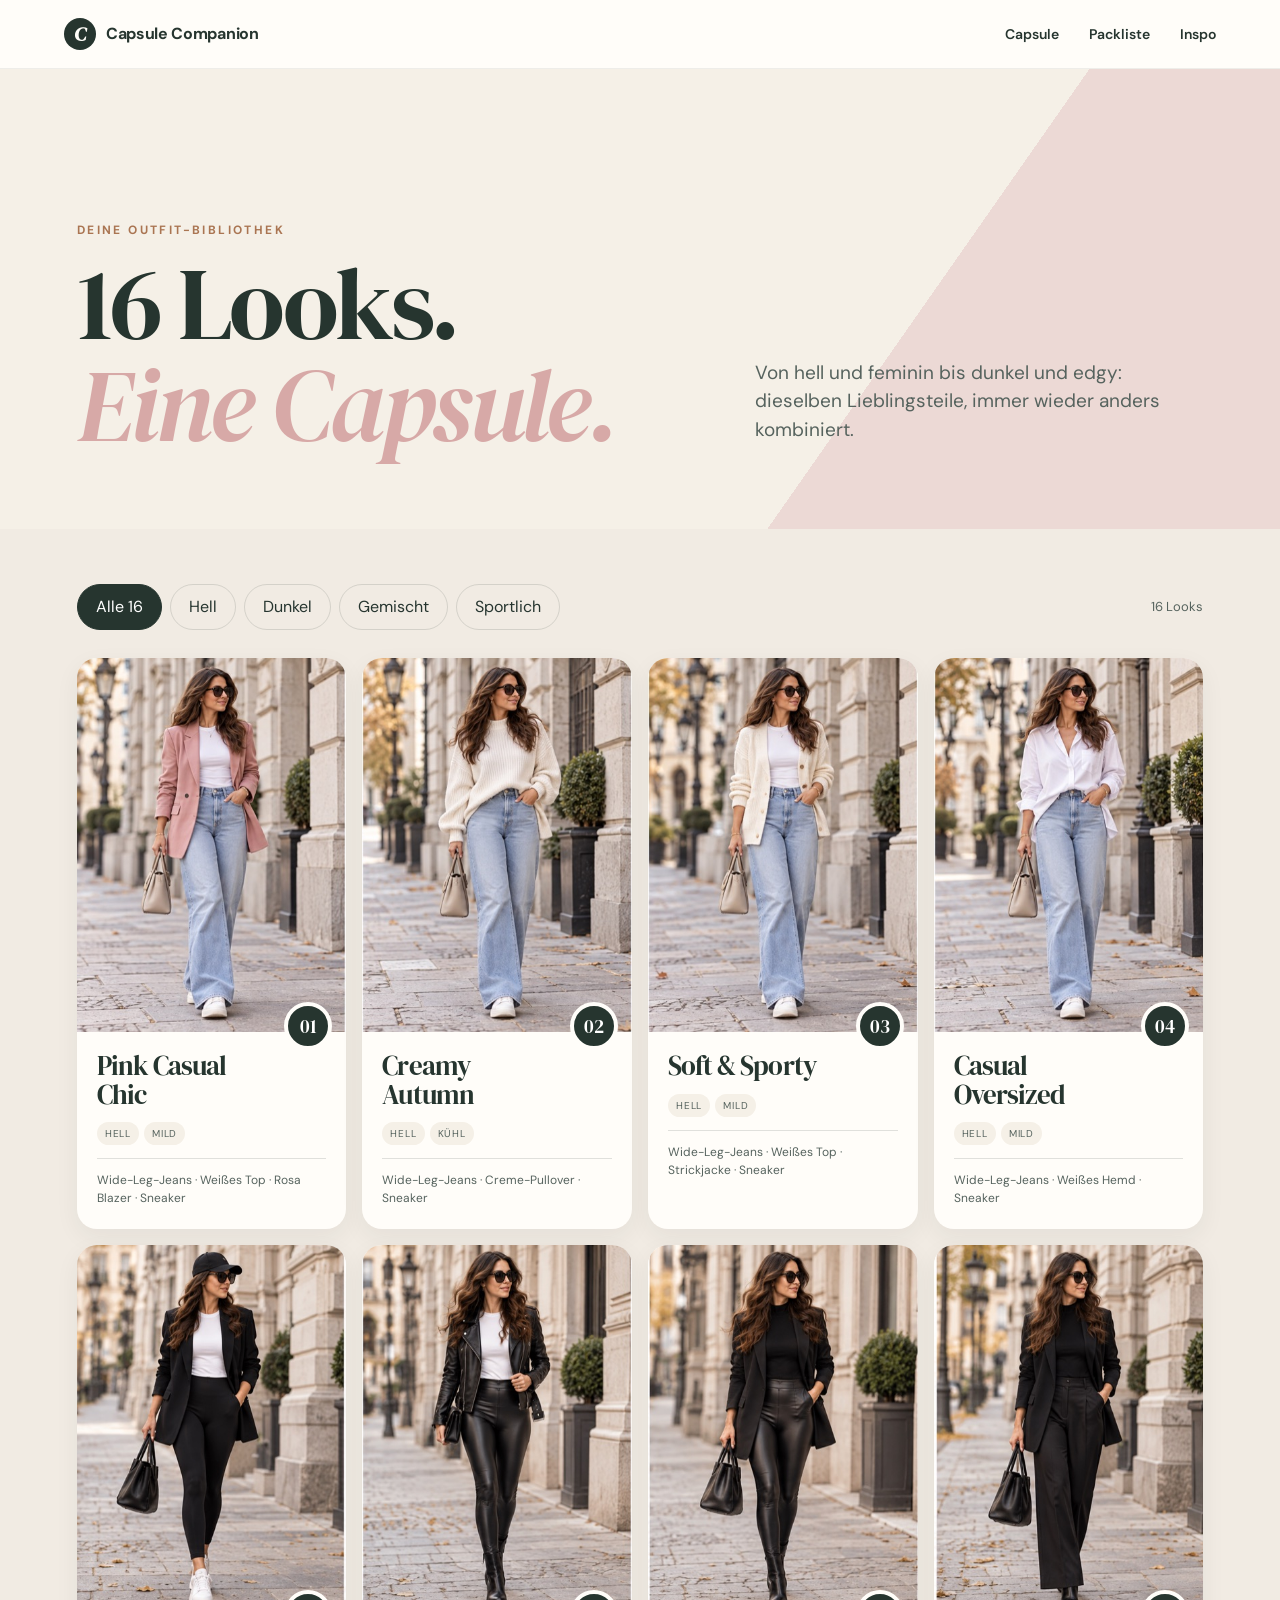
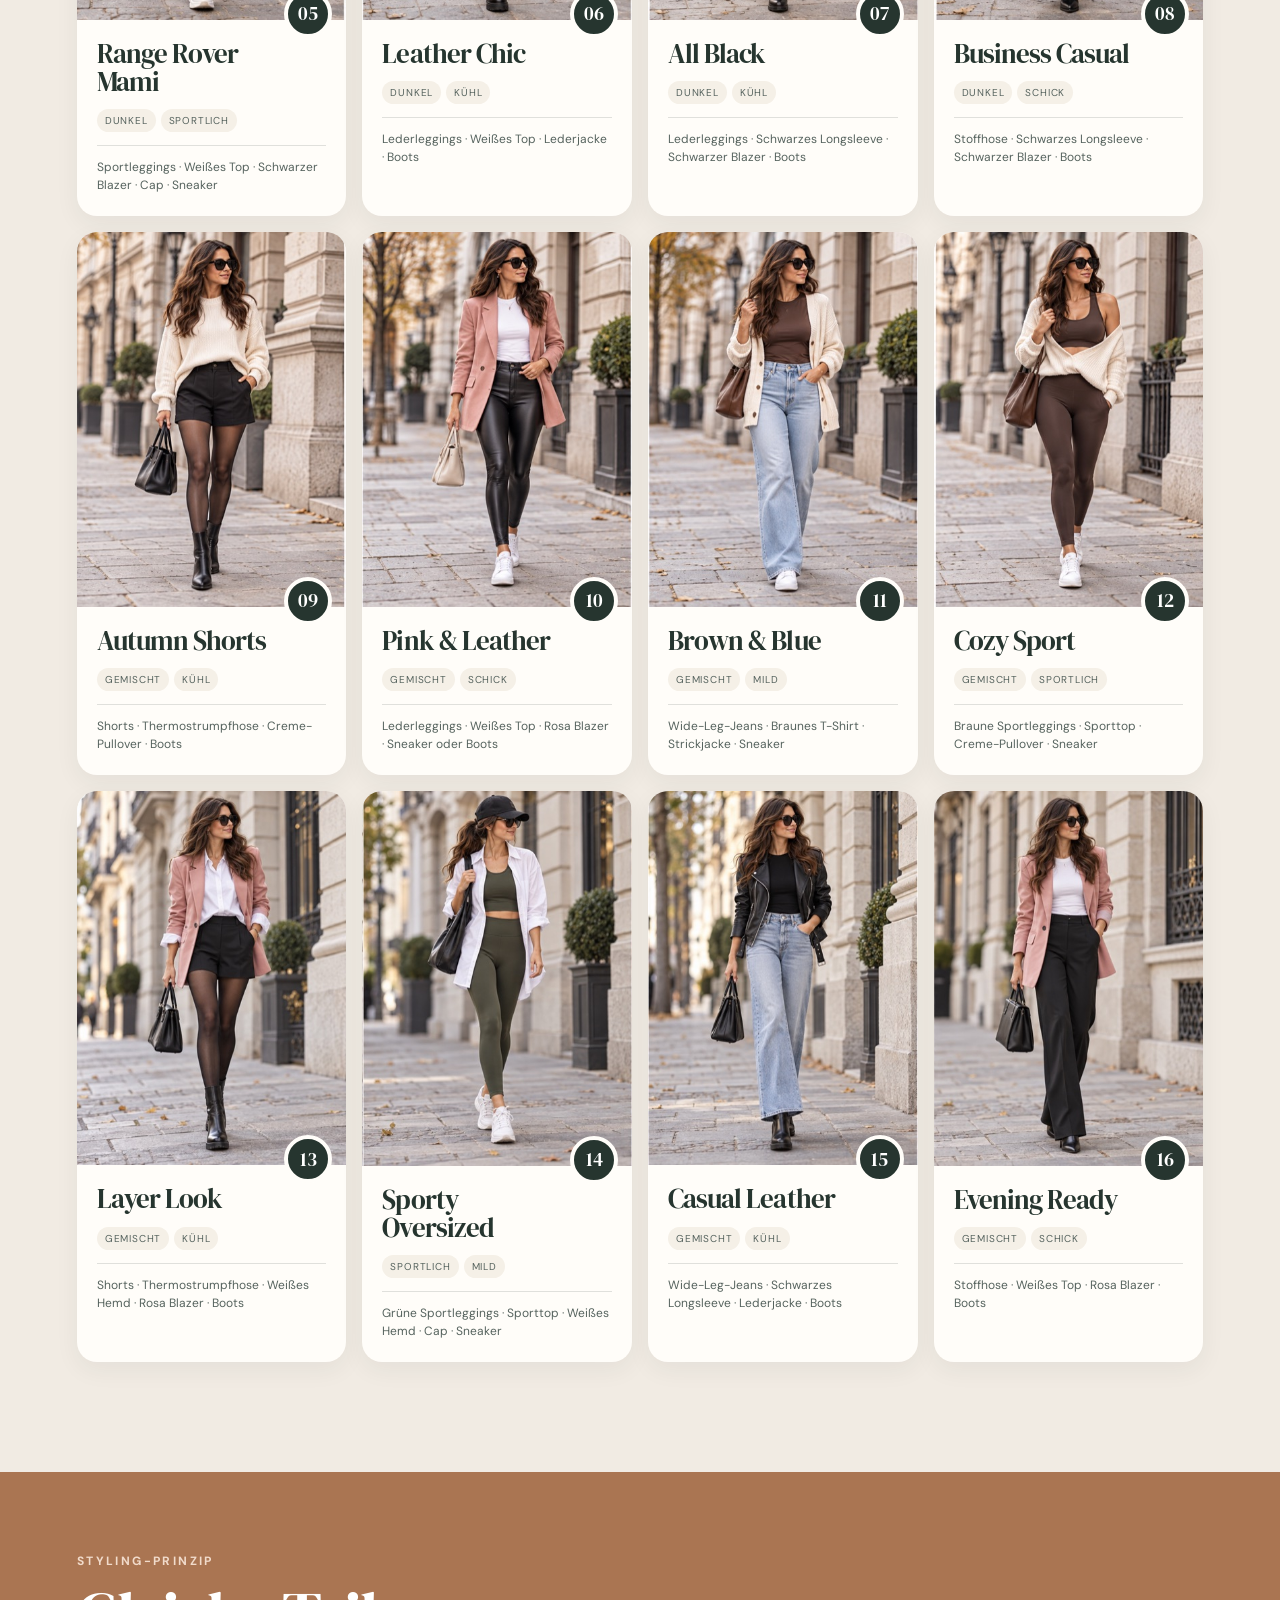
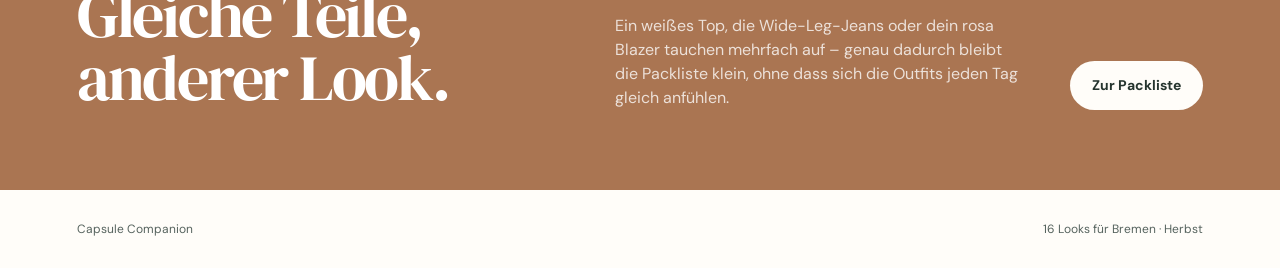
==== inspo.html @ e8812984 "Add complete outfit inspiration library" ====
<!doctype html>
<html lang="de">
<head>
  <meta charset="UTF-8">
  <meta name="viewport" content="width=device-width, initial-scale=1.0">
  <meta name="theme-color" content="#26352f">
  <meta name="description" content="16 Outfit-Ideen aus Danielas Bremen-Capsule.">
  <title>Outfit-Inspo · Capsule Companion</title>
  <link rel="preconnect" href="https://fonts.googleapis.com">
  <link rel="preconnect" href="https://fonts.gstatic.com" crossorigin>
  <link href="https://fonts.googleapis.com/css2?family=DM+Sans:wght@400;500;600;700&family=DM+Serif+Display:ital@0;1&display=swap" rel="stylesheet">
  <link rel="stylesheet" href="styles.css">
</head>
<body class="inspo-page">
  <header class="topbar">
    <a class="brand" href="index.html" aria-label="Zur Startseite">
      <span class="brand-mark">C</span><span>Capsule Companion</span>
    </a>
    <nav aria-label="Hauptnavigation">
      <a href="index.html#capsule">Capsule</a>
      <a href="index.html#packliste">Packliste</a>
      <a href="inspo.html" aria-current="page">Inspo</a>
    </nav>
  </header>

  <main>
    <section class="lookbook-hero">
      <div>
        <p class="eyebrow">Deine Outfit-Bibliothek</p>
        <h1>16 Looks.<br><em>Eine Capsule.</em></h1>
      </div>
      <p>Von hell und feminin bis dunkel und edgy: dieselben Lieblingsteile, immer wieder anders kombiniert.</p>
    </section>

    <section class="lookbook-section">
      <div class="lookbook-toolbar">
        <div class="filter-row" role="group" aria-label="Outfits filtern">
          <button class="filter active" data-look-filter="all">Alle 16</button>
          <button class="filter" data-look-filter="light">Hell</button>
          <button class="filter" data-look-filter="dark">Dunkel</button>
          <button class="filter" data-look-filter="mixed">Gemischt</button>
          <button class="filter" data-look-filter="sporty">Sportlich</button>
        </div>
        <span id="lookCount">16 Looks</span>
      </div>
      <div class="lookbook-grid" id="lookbookGrid"></div>
    </section>

    <section class="lookbook-note">
      <div>
        <p class="eyebrow">Styling-Prinzip</p>
        <h2>Gleiche Teile,<br>anderer Look.</h2>
      </div>
      <p>Ein weißes Top, die Wide-Leg-Jeans oder dein rosa Blazer tauchen mehrfach auf – genau dadurch bleibt die Packliste klein, ohne dass sich die Outfits jeden Tag gleich anfühlen.</p>
      <a class="button primary" href="index.html#packliste">Zur Packliste</a>
    </section>
  </main>

  <footer><span>Capsule Companion</span><span>16 Looks für Bremen · Herbst</span></footer>
  <script src="inspo.js"></script>
</body>
</html>
---- styles.css ----
:root {
  --ink: #26352f;
  --ink-soft: #56635e;
  --cream: #f5f0e7;
  --paper: #fffdf9;
  --blush: #d7a9a7;
  --blush-light: #ecd9d5;
  --blue: #aebfca;
  --sage: #9eab9c;
  --camel: #aa7552;
  --black: #222426;
  --line: rgba(38, 53, 47, .14);
  --radius: 22px;
  --shadow: 0 18px 50px rgba(38, 53, 47, .09);
}

* { box-sizing: border-box; }
html { scroll-behavior: smooth; }
body {
  margin: 0;
  color: var(--ink);
  background: var(--paper);
  font-family: "DM Sans", sans-serif;
  line-height: 1.5;
}
button, input { font: inherit; }
button, a { -webkit-tap-highlight-color: transparent; }
a { color: inherit; }

.topbar {
  position: sticky;
  z-index: 20;
  top: 0;
  display: flex;
  align-items: center;
  justify-content: space-between;
  padding: 18px max(5vw, 24px);
  border-bottom: 1px solid rgba(38, 53, 47, .08);
  background: rgba(255, 253, 249, .9);
  backdrop-filter: blur(15px);
}
.brand { display: flex; align-items: center; gap: 10px; font-weight: 700; text-decoration: none; letter-spacing: -.02em; }
.brand-mark { display: grid; width: 32px; height: 32px; place-items: center; border-radius: 50%; color: var(--paper); background: var(--ink); font-family: "DM Serif Display", serif; font-size: 20px; font-style: italic; }
nav { display: flex; gap: 30px; }
nav a { font-size: 14px; font-weight: 600; text-decoration: none; }
nav a:hover { color: var(--camel); }

.hero {
  display: grid;
  min-height: 670px;
  padding: 80px max(6vw, 28px) 65px;
  grid-template-columns: 1fr 1fr;
  align-items: center;
  gap: 7vw;
  overflow: hidden;
  background: linear-gradient(130deg, #f8f4ec 0 57%, #e7ddd0 57%);
}
.eyebrow { margin: 0 0 14px; color: var(--camel); font-size: 12px; font-weight: 700; letter-spacing: .2em; text-transform: uppercase; }
h1, h2 { margin: 0; font-family: "DM Serif Display", serif; font-weight: 400; line-height: .98; letter-spacing: -.035em; }
h1 { max-width: 680px; font-size: clamp(58px, 7vw, 104px); }
h1 em { color: var(--blush); font-weight: 400; }
.lead { max-width: 610px; margin: 30px 0 34px; color: var(--ink-soft); font-size: clamp(17px, 1.5vw, 21px); }
.hero-actions { display: flex; flex-wrap: wrap; gap: 12px; }
.button { padding: 14px 22px; border-radius: 100px; font-size: 14px; font-weight: 700; text-decoration: none; transition: transform .2s, background .2s; }
.button:hover { transform: translateY(-2px); }
.primary { color: white; background: var(--ink); }
.secondary { border: 1px solid var(--ink); }

.hero-visual { position: relative; min-height: 560px; }
.hero-visual::before { content: ""; position: absolute; width: 340px; height: 340px; right: -55px; top: -25px; border-radius: 50%; background: var(--blush-light); }
.hero-visual::after { content: ""; position: absolute; width: 285px; height: 285px; left: -30px; bottom: -25px; border-radius: 50%; background: var(--blue); }
.photo-card { position: absolute; z-index: 1; width: 285px; height: 455px; margin: 0; border: 9px solid var(--paper); border-radius: 150px 150px 20px 20px; box-shadow: var(--shadow); overflow: hidden; background: #ddd; }
.photo-card img { width: 100%; height: 100%; object-fit: cover; }
.photo-card figcaption { position: absolute; right: 12px; bottom: 12px; left: 12px; display: flex; align-items: center; justify-content: space-between; padding: 11px 14px; border-radius: 12px; color: white; background: rgba(24,28,26,.72); backdrop-filter: blur(10px); }
.photo-card figcaption span { font-family: "DM Serif Display", serif; font-size: 23px; }
.photo-card figcaption strong { font-size: 11px; letter-spacing: .2em; text-transform: uppercase; }
.hero-photo-light { top: 0; left: 1%; transform: rotate(-4deg); }
.hero-photo-dark { right: 0; bottom: 0; transform: rotate(4deg); }

.stats { display: grid; padding: 32px max(6vw, 28px); color: white; background: var(--ink); grid-template-columns: repeat(4, 1fr); }
.stats div { display: flex; align-items: baseline; justify-content: center; gap: 12px; border-right: 1px solid rgba(255,255,255,.15); }
.stats div:last-child { border: 0; }
.stats strong { font-family: "DM Serif Display", serif; font-size: 34px; font-weight: 400; }
.stats span { color: rgba(255,255,255,.7); font-size: 13px; }

.section { padding: 105px max(6vw, 28px); }
.section-heading { display: flex; align-items: end; justify-content: space-between; gap: 40px; margin-bottom: 42px; }
.section-heading h2, .future-banner h2 { font-size: clamp(42px, 5vw, 70px); }
.section-heading > p { max-width: 450px; margin: 0; color: var(--ink-soft); }
.filter-row, .weather-tabs { display: flex; gap: 8px; margin-bottom: 32px; overflow-x: auto; }
.filter, .weather-tab { padding: 10px 18px; border: 1px solid var(--line); border-radius: 100px; color: var(--ink); background: transparent; cursor: pointer; white-space: nowrap; }
.filter.active, .weather-tab.active { color: white; border-color: var(--ink); background: var(--ink); }
.capsule-flatlay { position: relative; margin: 0 0 22px; border-radius: var(--radius); overflow: hidden; background: var(--cream); }
.capsule-flatlay img { display: block; width: 100%; aspect-ratio: 3 / 1.55; object-fit: cover; }
.capsule-flatlay figcaption { position: absolute; right: 18px; bottom: 18px; padding: 13px 18px; border-radius: 12px; background: rgba(255,253,249,.88); backdrop-filter: blur(10px); font-size: 13px; }
.capsule-grid { display: grid; grid-template-columns: repeat(4, 1fr); gap: 16px; }
.capsule-card { position: relative; min-height: 240px; padding: 22px; border: 1px solid var(--line); border-radius: var(--radius); overflow: hidden; transition: transform .25s, box-shadow .25s; }
.capsule-card:hover { transform: translateY(-5px); box-shadow: var(--shadow); }
.capsule-card.hidden { display: none; }
.capsule-card .swatch { position: absolute; width: 160px; height: 160px; right: -35px; bottom: -30px; border-radius: 50%; opacity: .88; }
.capsule-card .item-icon { display: block; margin-bottom: 35px; font-size: 34px; }
.capsule-card h3 { max-width: 150px; margin: 0 0 7px; font-family: "DM Serif Display", serif; font-size: 24px; font-weight: 400; line-height: 1.05; }
.capsule-card p { position: relative; z-index: 1; margin: 0; color: var(--ink-soft); font-size: 12px; }

.planner-section { color: white; background: var(--ink); }
.light-heading .eyebrow { color: var(--blush-light); }
.light-heading > p { color: rgba(255,255,255,.65); }
.progress-wrap { margin: 0 0 42px; }
.progress-copy { display: flex; justify-content: space-between; margin-bottom: 10px; font-size: 14px; }
.progress-track { height: 7px; border-radius: 10px; overflow: hidden; background: rgba(255,255,255,.13); }
.progress-bar { width: 0; height: 100%; border-radius: 10px; background: var(--blush); transition: width .35s; }
.packing-layout { display: grid; grid-template-columns: 260px 1fr; gap: 18px; }
.category-tabs { display: flex; flex-direction: column; gap: 7px; }
.category-tab { display: flex; align-items: center; justify-content: space-between; padding: 15px 17px; border: 0; border-radius: 12px; color: rgba(255,255,255,.65); background: transparent; cursor: pointer; text-align: left; }
.category-tab.active { color: var(--ink); background: var(--cream); }
.category-tab .count { font-size: 11px; }
.packing-panel { min-height: 430px; padding: 30px; border-radius: var(--radius); color: var(--ink); background: var(--cream); }
.packing-title, .packing-title > div { display: flex; align-items: center; justify-content: space-between; gap: 12px; }
.packing-title h3 { margin: 0; font-family: "DM Serif Display", serif; font-size: 34px; font-weight: 400; }
.category-icon { font-size: 25px; }
.text-button, .reset-button { border: 0; color: var(--ink-soft); background: none; cursor: pointer; text-decoration: underline; text-underline-offset: 4px; }
.checklist { display: grid; margin: 24px 0; grid-template-columns: 1fr 1fr; gap: 10px 28px; }
.check-row { display: flex; align-items: center; gap: 12px; padding: 10px 0; border-bottom: 1px solid var(--line); cursor: pointer; }
.check-row input { position: absolute; opacity: 0; }
.custom-check { display: grid; flex: 0 0 22px; width: 22px; height: 22px; place-items: center; border: 1px solid rgba(38,53,47,.35); border-radius: 50%; }
.check-row input:checked + .custom-check { color: white; border-color: var(--ink); background: var(--ink); }
.check-row input:checked + .custom-check::after { content: "✓"; font-size: 13px; }
.check-row input:checked ~ span:last-child { opacity: .45; text-decoration: line-through; }
.delete-item { margin-left: auto; border: 0; color: #89645d; background: transparent; cursor: pointer; }
.add-form { display: flex; max-width: 550px; margin-top: 26px; }
.add-form input { width: 100%; padding: 12px 0; border: 0; border-bottom: 1px solid var(--ink); outline: 0; color: var(--ink); background: transparent; }
.add-form button { width: 44px; border: 0; border-radius: 50% 50% 0 0; color: white; background: var(--ink); cursor: pointer; font-size: 24px; }
.reset-button { margin-top: 24px; color: rgba(255,255,255,.55); }

.inspo-section { background: #f2ebe2; }
.weather-tab { display: flex; align-items: center; gap: 8px; background: var(--paper); }
.weather-summary { display: flex; align-items: center; justify-content: space-between; gap: 25px; margin-bottom: 25px; padding: 25px 28px; border-radius: var(--radius); background: var(--paper); }
.weather-summary strong { font-family: "DM Serif Display", serif; font-size: 28px; font-weight: 400; }
.weather-summary p { max-width: 650px; margin: 0; color: var(--ink-soft); }
.outfit-grid { display: grid; grid-template-columns: repeat(3, 1fr); gap: 16px; }
.outfit-card { position: relative; min-height: 490px; padding: 24px; border-radius: var(--radius); overflow: hidden; color: white; background-color: var(--ink); background-position: center top; background-size: cover; }
.outfit-card::after { content: ""; position: absolute; inset: 0; background: linear-gradient(180deg, rgba(15,17,16,.18), transparent 42%, rgba(15,17,16,.7)); }
.outfit-card > * { position: relative; z-index: 1; }
.outfit-tag { font-size: 11px; font-weight: 700; letter-spacing: .15em; text-transform: uppercase; }
.outfit-card h3 { max-width: 250px; margin: 12px 0; font-family: "DM Serif Display", serif; font-size: 37px; font-weight: 400; line-height: 1; }
.outfit-card ul { position: absolute; right: 24px; bottom: 20px; left: 24px; margin: 0; padding: 17px 17px 17px 34px; border-radius: 15px; background: rgba(24,28,26,.66); backdrop-filter: blur(10px); font-size: 13px; }
.library-cta { display: flex; align-items: center; justify-content: space-between; gap: 25px; margin-top: 24px; padding: 24px 28px; border-radius: var(--radius); background: var(--paper); }
.library-cta p { margin: 0; color: var(--ink-soft); }

.lookbook-hero { display: grid; min-height: 460px; padding: 95px max(6vw, 28px) 75px; grid-template-columns: 1.4fr 1fr; align-items: end; gap: 50px; background: linear-gradient(125deg, var(--cream) 0 68%, var(--blush-light) 68%); }
.lookbook-hero h1 { font-size: clamp(62px, 8vw, 118px); }
.lookbook-hero > p { max-width: 480px; margin: 0 0 10px; color: var(--ink-soft); font-size: 19px; }
.lookbook-section { padding: 55px max(6vw, 28px) 110px; background: #f1ebe3; }
.lookbook-toolbar { display: flex; align-items: center; justify-content: space-between; gap: 20px; margin-bottom: 28px; }
.lookbook-toolbar .filter-row { margin: 0; }
.lookbook-toolbar > span { color: var(--ink-soft); font-size: 13px; white-space: nowrap; }
.lookbook-grid { display: grid; grid-template-columns: repeat(4, 1fr); gap: 16px; }
.library-card { border-radius: 20px; overflow: hidden; background: var(--paper); box-shadow: 0 8px 24px rgba(38,53,47,.06); transition: transform .25s, box-shadow .25s; }
.library-card:hover { transform: translateY(-5px); box-shadow: var(--shadow); }
.library-photo { width: 100%; aspect-ratio: .72 / 1; background-repeat: no-repeat; background-size: 400% 100%; }
.library-copy { position: relative; padding: 20px 20px 22px; }
.look-index { position: absolute; top: -30px; right: 14px; display: grid; width: 48px; height: 48px; place-items: center; border: 4px solid var(--paper); border-radius: 50%; color: white; background: var(--ink); font-family: "DM Serif Display", serif; font-size: 19px; }
.library-copy h2 { max-width: 80%; font-family: "DM Serif Display", serif; font-size: 27px; line-height: 1.05; }
.look-tags { display: flex; flex-wrap: wrap; gap: 5px; margin: 13px 0; }
.look-tags span { padding: 4px 8px; border-radius: 100px; color: var(--ink-soft); background: var(--cream); font-size: 10px; text-transform: uppercase; letter-spacing: .08em; }
.library-copy ul { margin: 0; padding: 12px 0 0; border-top: 1px solid var(--line); list-style: none; color: var(--ink-soft); font-size: 12px; }
.library-copy li { display: inline; }
.library-copy li:not(:last-child)::after { content: " · "; }
.lookbook-note { display: grid; padding: 80px max(6vw, 28px); color: white; background: var(--camel); grid-template-columns: 1.2fr 1fr auto; align-items: end; gap: 45px; }
.lookbook-note .eyebrow { color: #f1dbcb; }
.lookbook-note h2 { font-size: clamp(45px, 5vw, 72px); }
.lookbook-note > p { margin: 0; color: rgba(255,255,255,.78); }
.lookbook-note .button { color: var(--ink); background: var(--paper); white-space: nowrap; }

.future-banner { display: grid; padding: 75px max(6vw, 28px); color: white; background: var(--camel); grid-template-columns: 1.4fr 1fr; align-items: end; gap: 40px; }
.future-banner .eyebrow { color: #f1dbcb; }
.future-banner > p { max-width: 500px; margin: 0; color: rgba(255,255,255,.75); }
footer { display: flex; justify-content: space-between; gap: 20px; padding: 30px max(6vw, 28px); color: var(--ink-soft); background: var(--paper); font-size: 12px; }
.sr-only { position: absolute; width: 1px; height: 1px; padding: 0; margin: -1px; overflow: hidden; clip: rect(0,0,0,0); white-space: nowrap; border: 0; }

@media (max-width: 900px) {
  .hero { grid-template-columns: 1fr; padding-top: 65px; }
  .hero-visual { min-height: 520px; }
  .stats { grid-template-columns: 1fr 1fr; gap: 24px 0; }
  .stats div:nth-child(2) { border: 0; }
  .capsule-grid { grid-template-columns: repeat(2, 1fr); }
  .packing-layout { grid-template-columns: 1fr; }
  .category-tabs { flex-direction: row; overflow-x: auto; }
  .category-tab { min-width: max-content; }
  .outfit-grid { grid-template-columns: 1fr; }
  .future-banner { grid-template-columns: 1fr; }
  .lookbook-grid { grid-template-columns: repeat(2, 1fr); }
  .lookbook-note { grid-template-columns: 1fr; align-items: start; }
}

@media (max-width: 600px) {
  nav { gap: 14px; }
  nav a { font-size: 12px; }
  .brand span:last-child { display: none; }
  .hero { min-height: auto; padding-top: 55px; }
  h1 { font-size: 54px; }
  .hero-visual { min-height: 430px; }
  .photo-card { width: 205px; height: 355px; border-width: 6px; }
  .hero-photo-light { left: -5%; }
  .hero-photo-dark { right: -7%; }
  .capsule-flatlay img { aspect-ratio: 1.4 / 1; }
  .capsule-flatlay figcaption { position: static; display: block; border-radius: 0; }
  .stats { padding: 24px 15px; }
  .stats div { flex-direction: column; align-items: center; gap: 0; }
  .stats strong { font-size: 28px; }
  .section { padding-top: 75px; padding-bottom: 75px; }
  .section-heading { display: block; }
  .section-heading > p { margin-top: 18px; }
  .capsule-grid { grid-template-columns: 1fr 1fr; gap: 9px; }
  .capsule-card { min-height: 210px; padding: 17px; }
  .capsule-card h3 { font-size: 21px; }
  .packing-panel { padding: 22px 18px; }
  .checklist { grid-template-columns: 1fr; }
  .weather-summary { display: block; }
  .weather-summary p { margin-top: 8px; }
  footer { flex-direction: column; }
  .library-cta { display: block; }
  .library-cta .button { display: inline-block; margin-top: 16px; }
  .lookbook-hero { min-height: 420px; padding-top: 70px; grid-template-columns: 1fr; gap: 24px; }
  .lookbook-hero h1 { font-size: 56px; }
  .lookbook-toolbar { align-items: end; }
  .lookbook-grid { grid-template-columns: 1fr; }
  .library-photo { aspect-ratio: .82 / 1; }
}
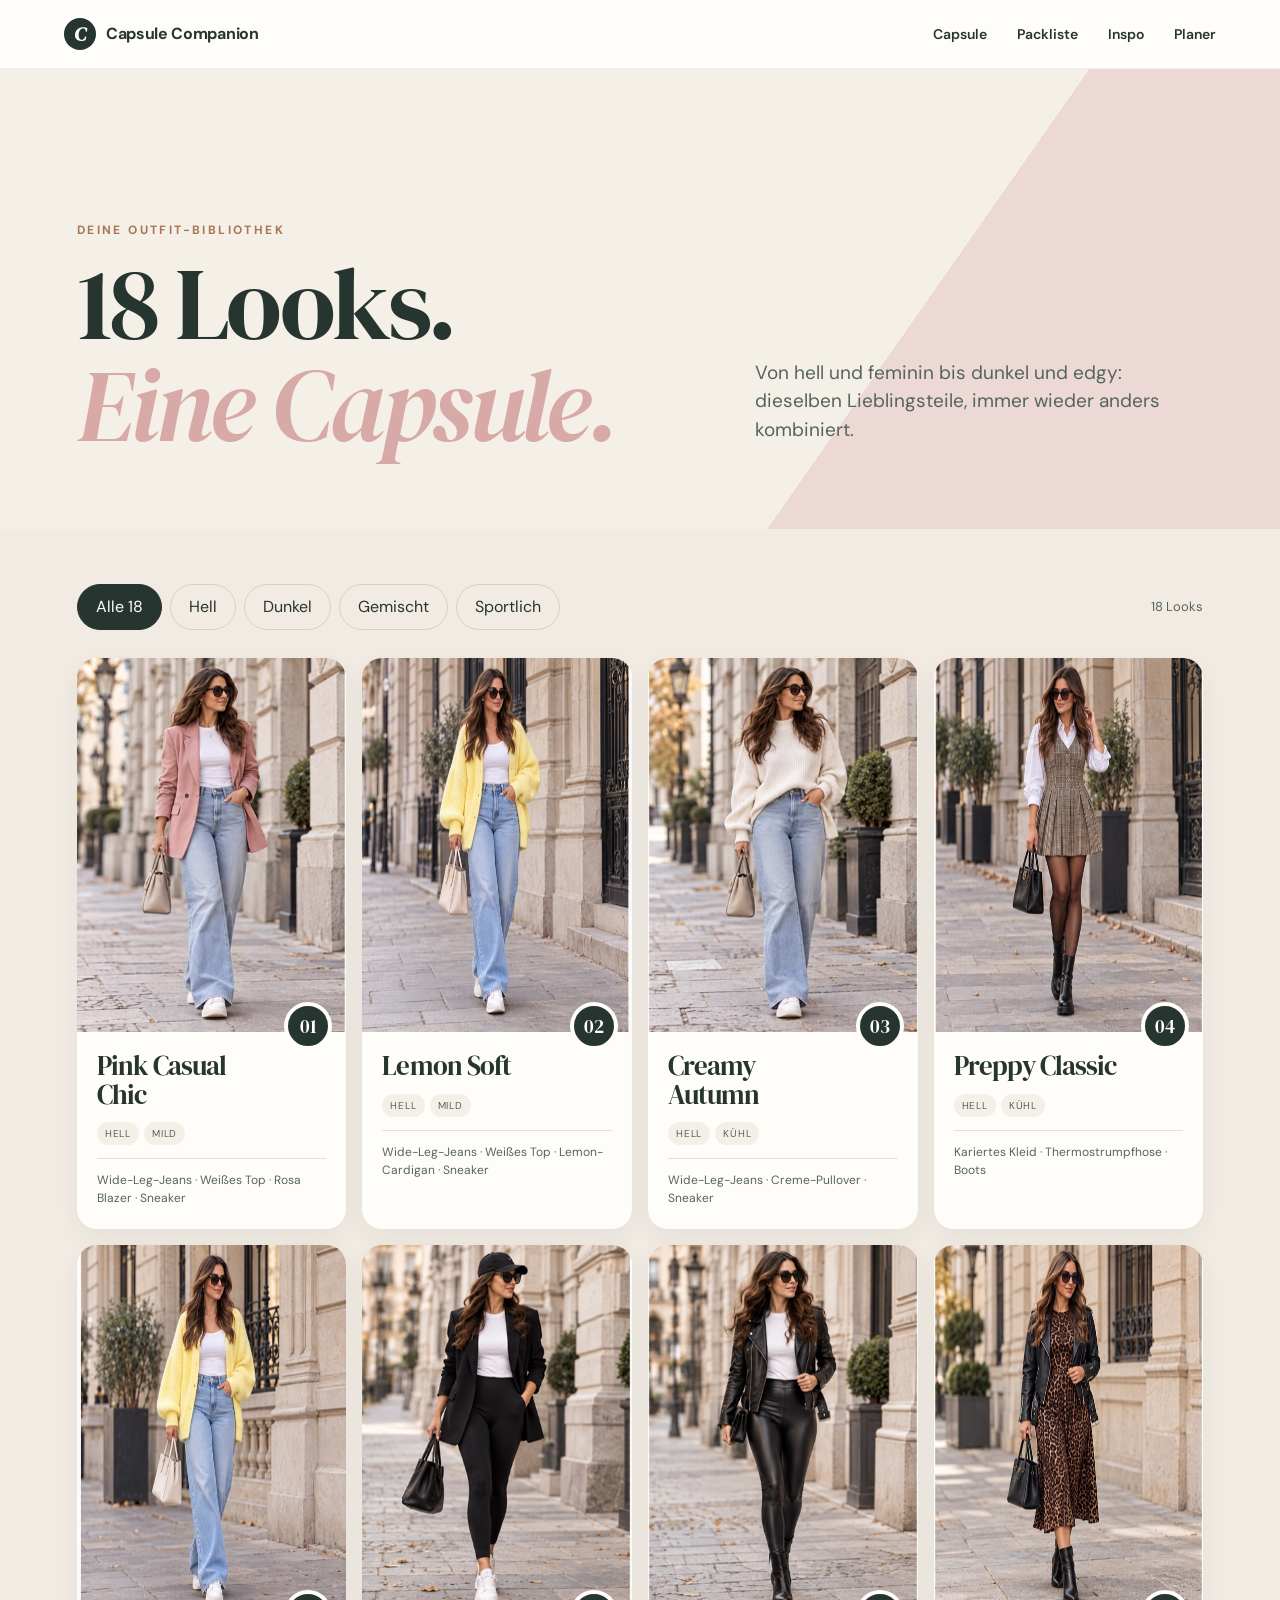
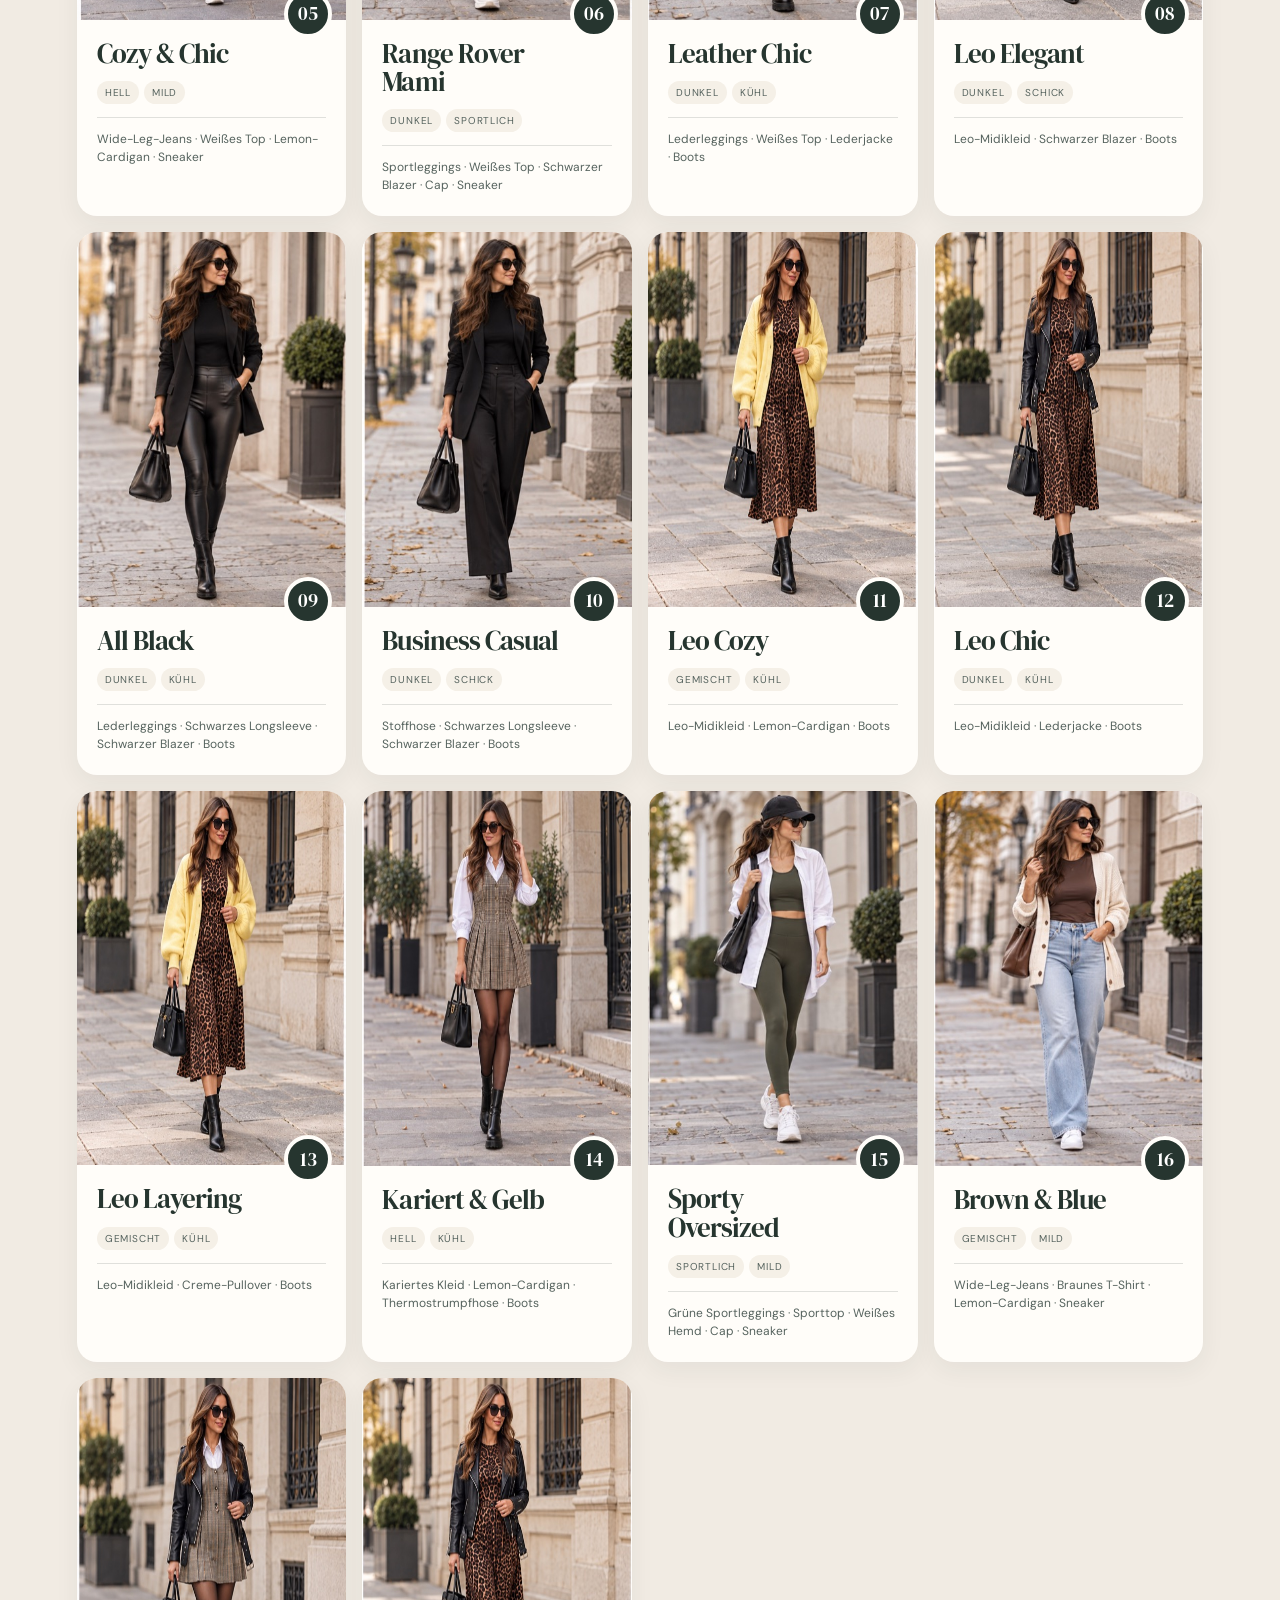
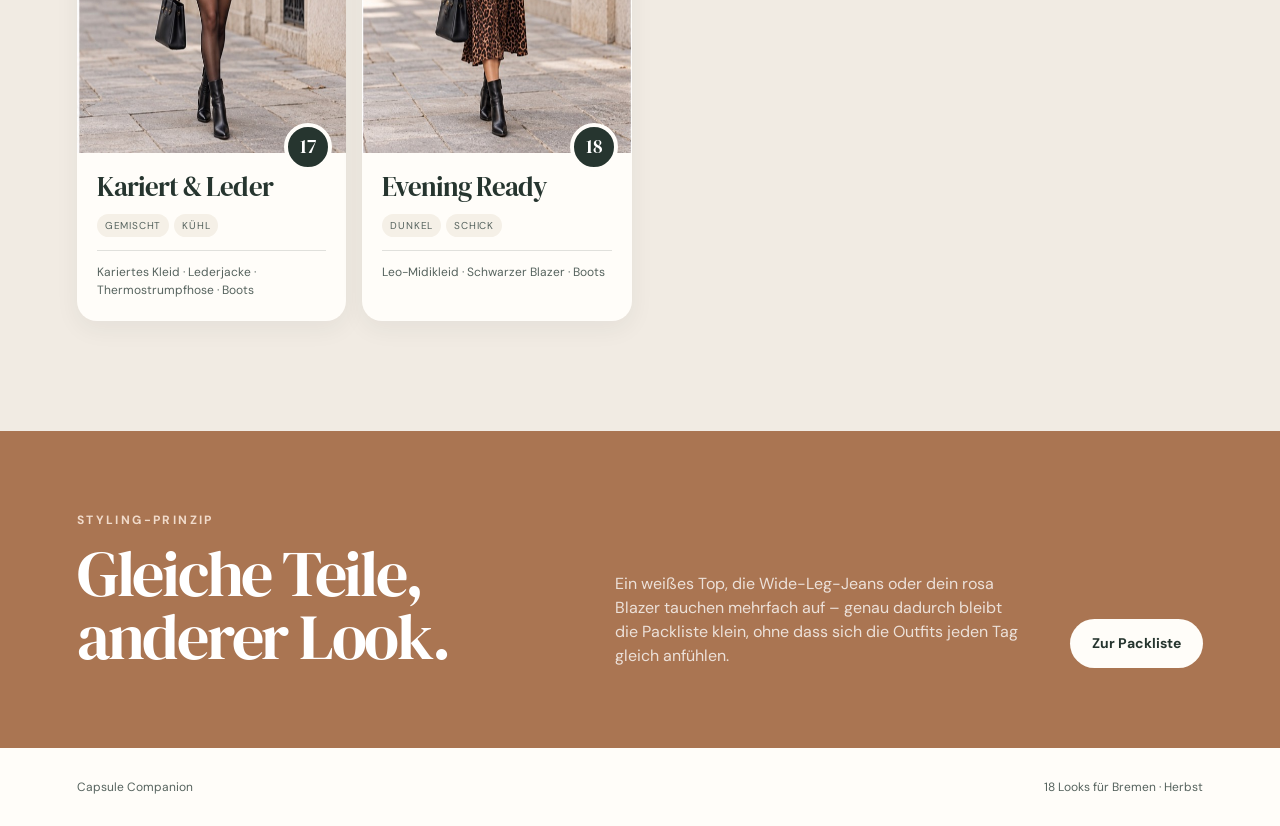
==== commit cde65a0d: "Expand Bremen capsule and add smart planner" ====
--- a/inspo.html
+++ b/inspo.html
@@ -9,7 +9,7 @@
   <link rel="preconnect" href="https://fonts.googleapis.com">
   <link rel="preconnect" href="https://fonts.gstatic.com" crossorigin>
   <link href="https://fonts.googleapis.com/css2?family=DM+Sans:wght@400;500;600;700&family=DM+Serif+Display:ital@0;1&display=swap" rel="stylesheet">
-  <link rel="stylesheet" href="styles.css">
+  <link rel="stylesheet" href="styles.css?v=4">
 </head>
 <body class="inspo-page">
   <header class="topbar">
@@ -20,6 +20,7 @@
       <a href="index.html#capsule">Capsule</a>
       <a href="index.html#packliste">Packliste</a>
       <a href="inspo.html" aria-current="page">Inspo</a>
+      <a href="planer.html">Planer</a>
     </nav>
   </header>
 
@@ -27,7 +28,7 @@
     <section class="lookbook-hero">
       <div>
         <p class="eyebrow">Deine Outfit-Bibliothek</p>
-        <h1>16 Looks.<br><em>Eine Capsule.</em></h1>
+        <h1>18 Looks.<br><em>Eine Capsule.</em></h1>
       </div>
       <p>Von hell und feminin bis dunkel und edgy: dieselben Lieblingsteile, immer wieder anders kombiniert.</p>
     </section>
@@ -35,13 +36,13 @@
     <section class="lookbook-section">
       <div class="lookbook-toolbar">
         <div class="filter-row" role="group" aria-label="Outfits filtern">
-          <button class="filter active" data-look-filter="all">Alle 16</button>
+          <button class="filter active" data-look-filter="all">Alle 18</button>
           <button class="filter" data-look-filter="light">Hell</button>
           <button class="filter" data-look-filter="dark">Dunkel</button>
           <button class="filter" data-look-filter="mixed">Gemischt</button>
           <button class="filter" data-look-filter="sporty">Sportlich</button>
         </div>
-        <span id="lookCount">16 Looks</span>
+        <span id="lookCount">18 Looks</span>
       </div>
       <div class="lookbook-grid" id="lookbookGrid"></div>
     </section>
@@ -56,7 +57,7 @@
     </section>
   </main>
 
-  <footer><span>Capsule Companion</span><span>16 Looks für Bremen · Herbst</span></footer>
-  <script src="inspo.js"></script>
+  <footer><span>Capsule Companion</span><span>18 Looks für Bremen · Herbst</span></footer>
+  <script src="inspo.js?v=2"></script>
 </body>
 </html>
--- a/styles.css
+++ b/styles.css
@@ -158,6 +158,7 @@
 .library-card { border-radius: 20px; overflow: hidden; background: var(--paper); box-shadow: 0 8px 24px rgba(38,53,47,.06); transition: transform .25s, box-shadow .25s; }
 .library-card:hover { transform: translateY(-5px); box-shadow: var(--shadow); }
 .library-photo { width: 100%; aspect-ratio: .72 / 1; background-repeat: no-repeat; background-size: 400% 100%; }
+.library-photo.triple-strip { background-size: 300% 100%; }
 .library-copy { position: relative; padding: 20px 20px 22px; }
 .look-index { position: absolute; top: -30px; right: 14px; display: grid; width: 48px; height: 48px; place-items: center; border: 4px solid var(--paper); border-radius: 50%; color: white; background: var(--ink); font-family: "DM Serif Display", serif; font-size: 19px; }
 .library-copy h2 { max-width: 80%; font-family: "DM Serif Display", serif; font-size: 27px; line-height: 1.05; }
@@ -171,6 +172,28 @@
 .lookbook-note h2 { font-size: clamp(45px, 5vw, 72px); }
 .lookbook-note > p { margin: 0; color: rgba(255,255,255,.78); }
 .lookbook-note .button { color: var(--ink); background: var(--paper); white-space: nowrap; }
+.planner-hero { padding: 100px max(6vw,28px) 70px; background: linear-gradient(125deg,var(--cream) 0 70%,#e6d6ce 70%); }
+.planner-hero h1 { font-size: clamp(64px,8vw,110px); }
+.planner-hero p:last-child { max-width: 670px; color: var(--ink-soft); font-size: 18px; }
+.optimizer { padding: 45px max(6vw,28px) 80px; color: white; background: var(--ink); }
+.optimizer-controls { display: grid; grid-template-columns: repeat(3,1fr) auto; gap: 12px; align-items: end; }
+.optimizer-controls label span { display: block; margin: 0 0 7px; color: rgba(255,255,255,.65); font-size: 11px; letter-spacing: .1em; text-transform: uppercase; }
+.optimizer-controls select { width: 100%; padding: 13px 36px 13px 14px; border: 1px solid rgba(255,255,255,.25); border-radius: 12px; color: white; background: #34433d; }
+.optimizer-controls .button { border: 0; color: var(--ink); background: var(--blush-light); cursor: pointer; }
+.optimizer-result { margin-top: 30px; padding: 32px; border-radius: var(--radius); color: var(--ink); background: var(--paper); }
+.result-summary { display: flex; gap: 35px; padding-bottom: 22px; border-bottom: 1px solid var(--line); }
+.result-summary span { color: var(--ink-soft); font-size: 12px; }
+.result-summary strong { display: block; color: var(--ink); font-family: "DM Serif Display",serif; font-size: 35px; font-weight: 400; }
+.optimizer-result h2 { margin: 25px 0 18px; font-size: 36px; }
+.result-chips { display: flex; flex-wrap: wrap; gap: 8px; }
+.result-chips span { padding: 9px 13px; border-radius: 100px; background: var(--cream); font-size: 13px; }
+.result-note { margin: 20px 0 0; color: var(--ink-soft); font-size: 12px; }
+.wardrobe-section { padding: 90px max(6vw,28px); }
+.wardrobe-grid { display: grid; grid-template-columns: repeat(4,1fr); gap: 12px; }
+.wardrobe-item { display: flex; align-items: center; gap: 13px; padding: 18px; border: 1px solid var(--line); border-radius: 15px; }
+.wardrobe-item > span { display: grid; flex:0 0 40px; width:40px;height:40px;place-items:center;border-radius:50%;background:var(--cream);font-size:20px; }
+.wardrobe-item strong,.wardrobe-item small { display:block; }
+.wardrobe-item small { color:var(--ink-soft);font-size:11px;margin-top:2px; }
 
 .future-banner { display: grid; padding: 75px max(6vw, 28px); color: white; background: var(--camel); grid-template-columns: 1.4fr 1fr; align-items: end; gap: 40px; }
 .future-banner .eyebrow { color: #f1dbcb; }
@@ -191,6 +214,8 @@
   .future-banner { grid-template-columns: 1fr; }
   .lookbook-grid { grid-template-columns: repeat(2, 1fr); }
   .lookbook-note { grid-template-columns: 1fr; align-items: start; }
+  .optimizer-controls { grid-template-columns: 1fr 1fr; }
+  .wardrobe-grid { grid-template-columns: repeat(2,1fr); }
 }
 
 @media (max-width: 600px) {
@@ -226,4 +251,8 @@
   .lookbook-toolbar { align-items: end; }
   .lookbook-grid { grid-template-columns: 1fr; }
   .library-photo { aspect-ratio: .82 / 1; }
-}
+  nav { gap: 11px; }
+  .optimizer-controls { grid-template-columns: 1fr; }
+  .result-summary { gap: 18px; }
+  .wardrobe-grid { grid-template-columns: 1fr; }
+}
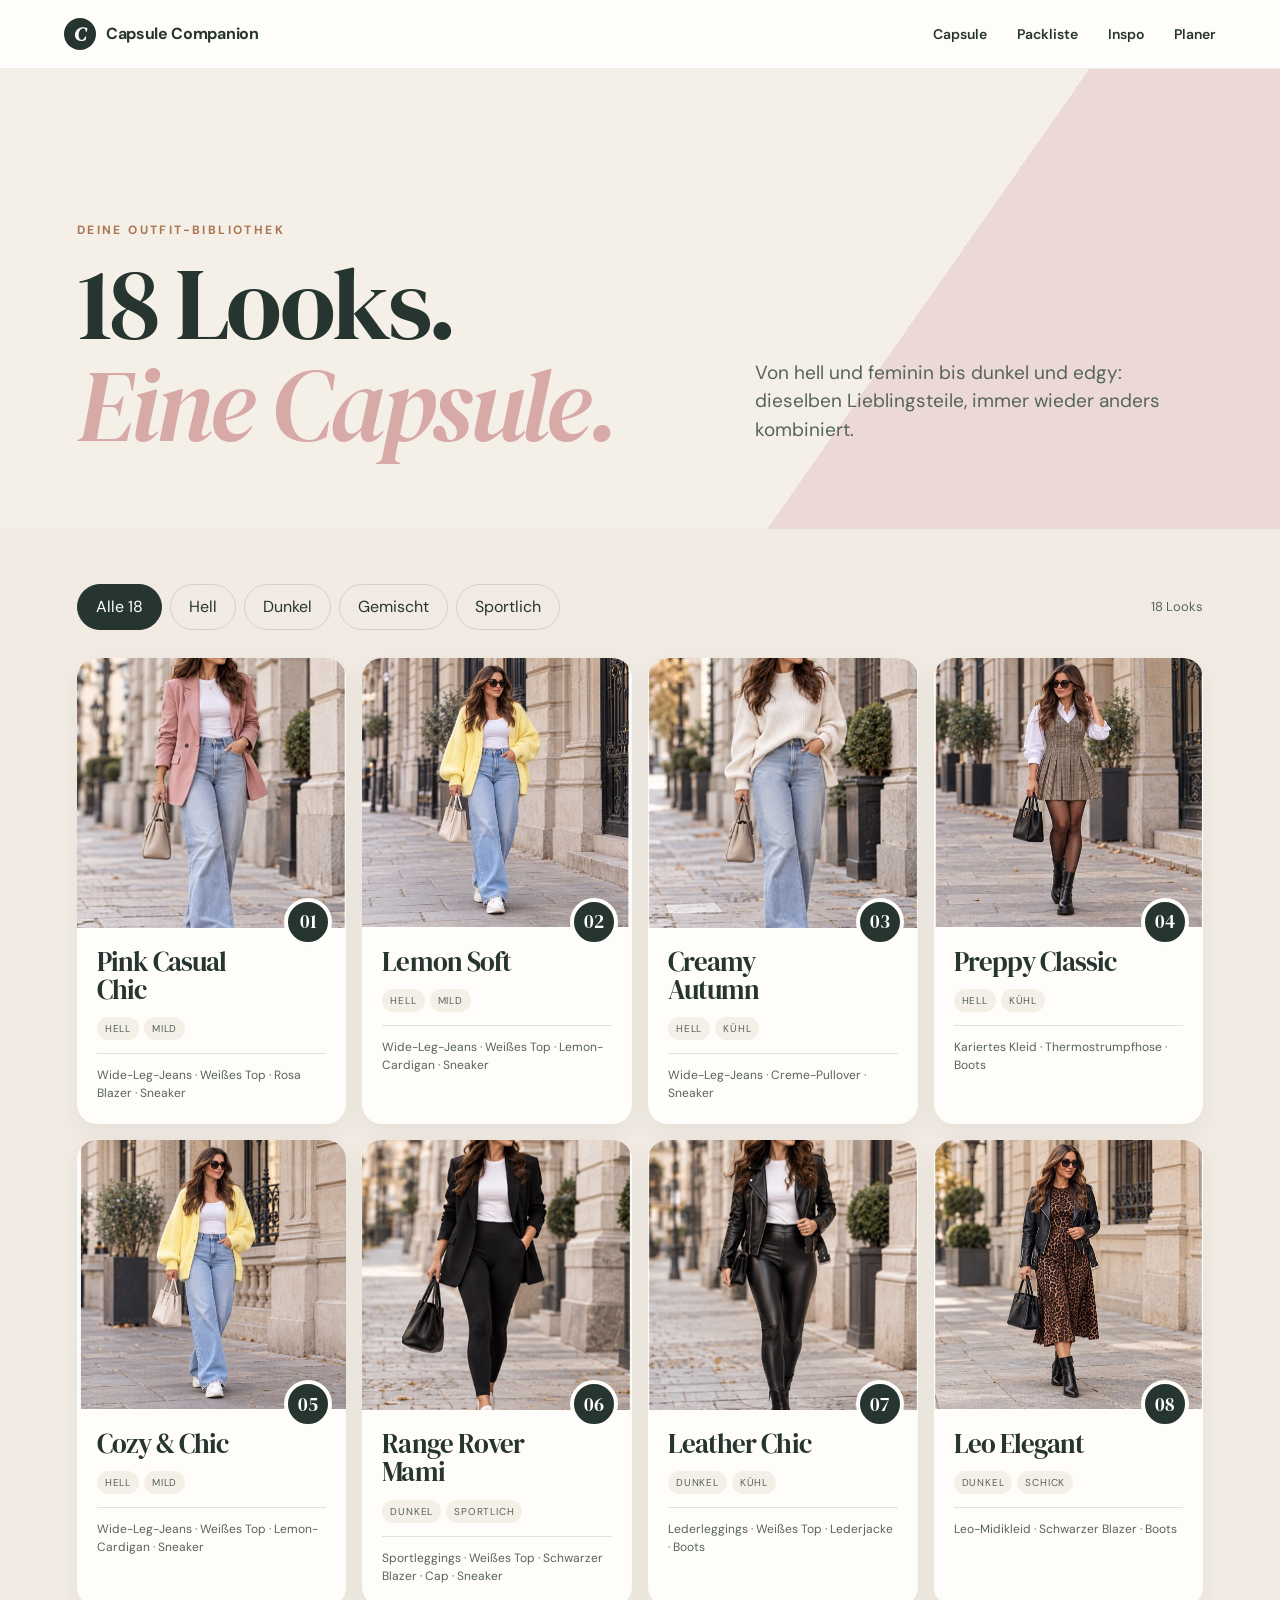
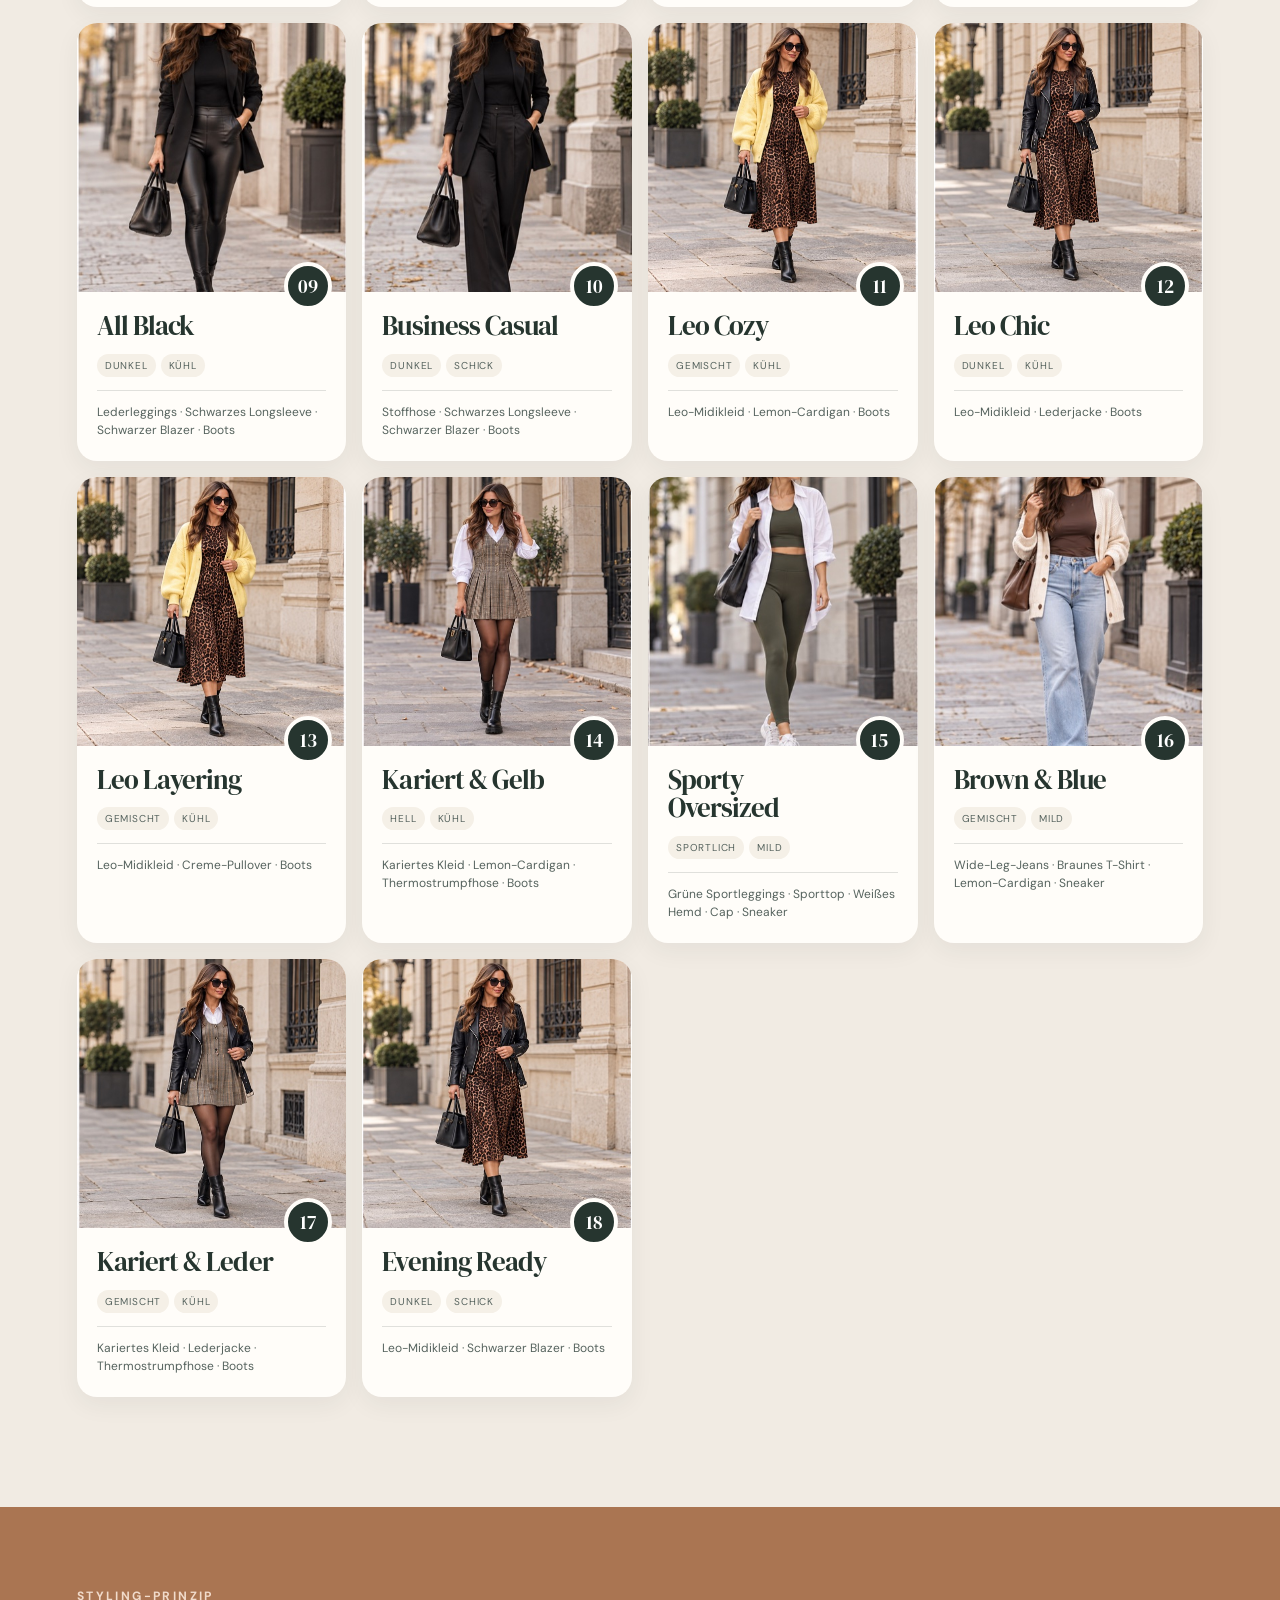
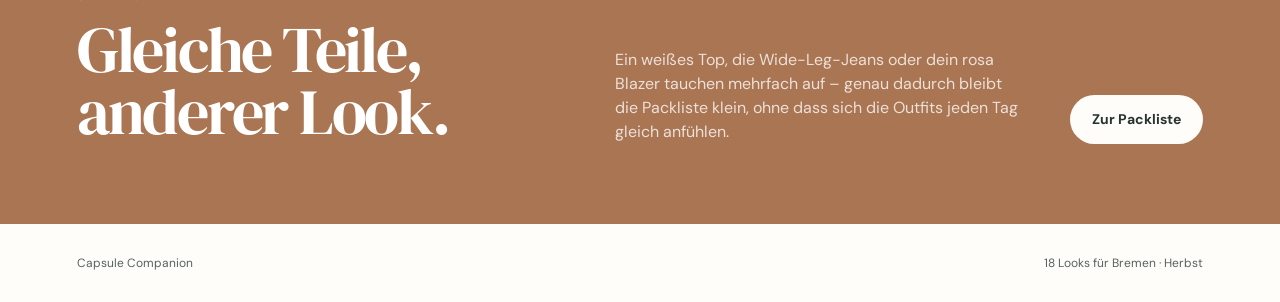
==== commit f90cadbd: "Fix lookbook image proportions" ====
--- a/inspo.html
+++ b/inspo.html
@@ -9,7 +9,7 @@
   <link rel="preconnect" href="https://fonts.googleapis.com">
   <link rel="preconnect" href="https://fonts.gstatic.com" crossorigin>
   <link href="https://fonts.googleapis.com/css2?family=DM+Sans:wght@400;500;600;700&family=DM+Serif+Display:ital@0;1&display=swap" rel="stylesheet">
-  <link rel="stylesheet" href="styles.css?v=4">
+  <link rel="stylesheet" href="styles.css?v=5">
 </head>
 <body class="inspo-page">
   <header class="topbar">
--- a/styles.css
+++ b/styles.css
@@ -157,8 +157,8 @@
 .lookbook-grid { display: grid; grid-template-columns: repeat(4, 1fr); gap: 16px; }
 .library-card { border-radius: 20px; overflow: hidden; background: var(--paper); box-shadow: 0 8px 24px rgba(38,53,47,.06); transition: transform .25s, box-shadow .25s; }
 .library-card:hover { transform: translateY(-5px); box-shadow: var(--shadow); }
-.library-photo { width: 100%; aspect-ratio: .72 / 1; background-repeat: no-repeat; background-size: 400% 100%; }
-.library-photo.triple-strip { background-size: 300% 100%; }
+.library-photo { width: 100%; aspect-ratio: 1 / 1; background-repeat: no-repeat; background-size: 400% auto; }
+.library-photo.triple-strip { background-size: 300% auto; }
 .library-copy { position: relative; padding: 20px 20px 22px; }
 .look-index { position: absolute; top: -30px; right: 14px; display: grid; width: 48px; height: 48px; place-items: center; border: 4px solid var(--paper); border-radius: 50%; color: white; background: var(--ink); font-family: "DM Serif Display", serif; font-size: 19px; }
 .library-copy h2 { max-width: 80%; font-family: "DM Serif Display", serif; font-size: 27px; line-height: 1.05; }
@@ -250,7 +250,7 @@
   .lookbook-hero h1 { font-size: 56px; }
   .lookbook-toolbar { align-items: end; }
   .lookbook-grid { grid-template-columns: 1fr; }
-  .library-photo { aspect-ratio: .82 / 1; }
+  .library-photo { aspect-ratio: 1 / 1; }
   nav { gap: 11px; }
   .optimizer-controls { grid-template-columns: 1fr; }
   .result-summary { gap: 18px; }
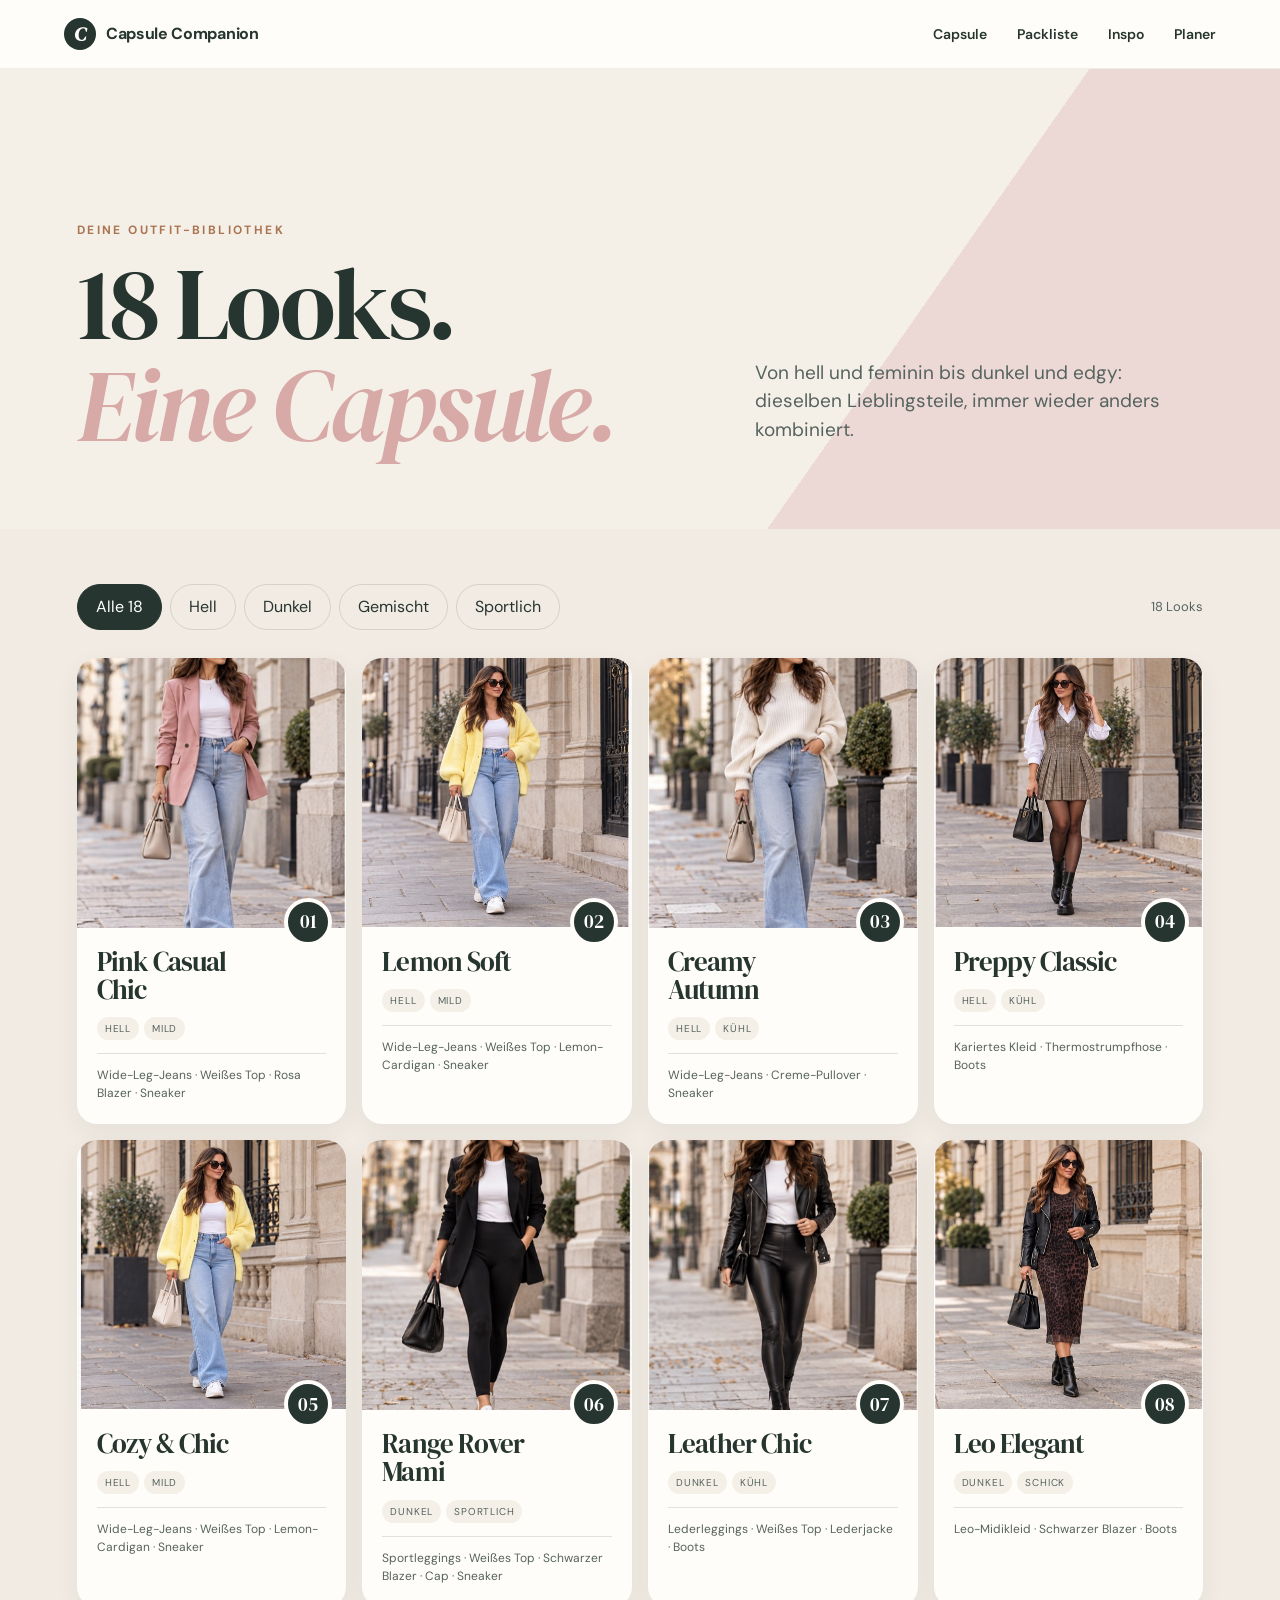
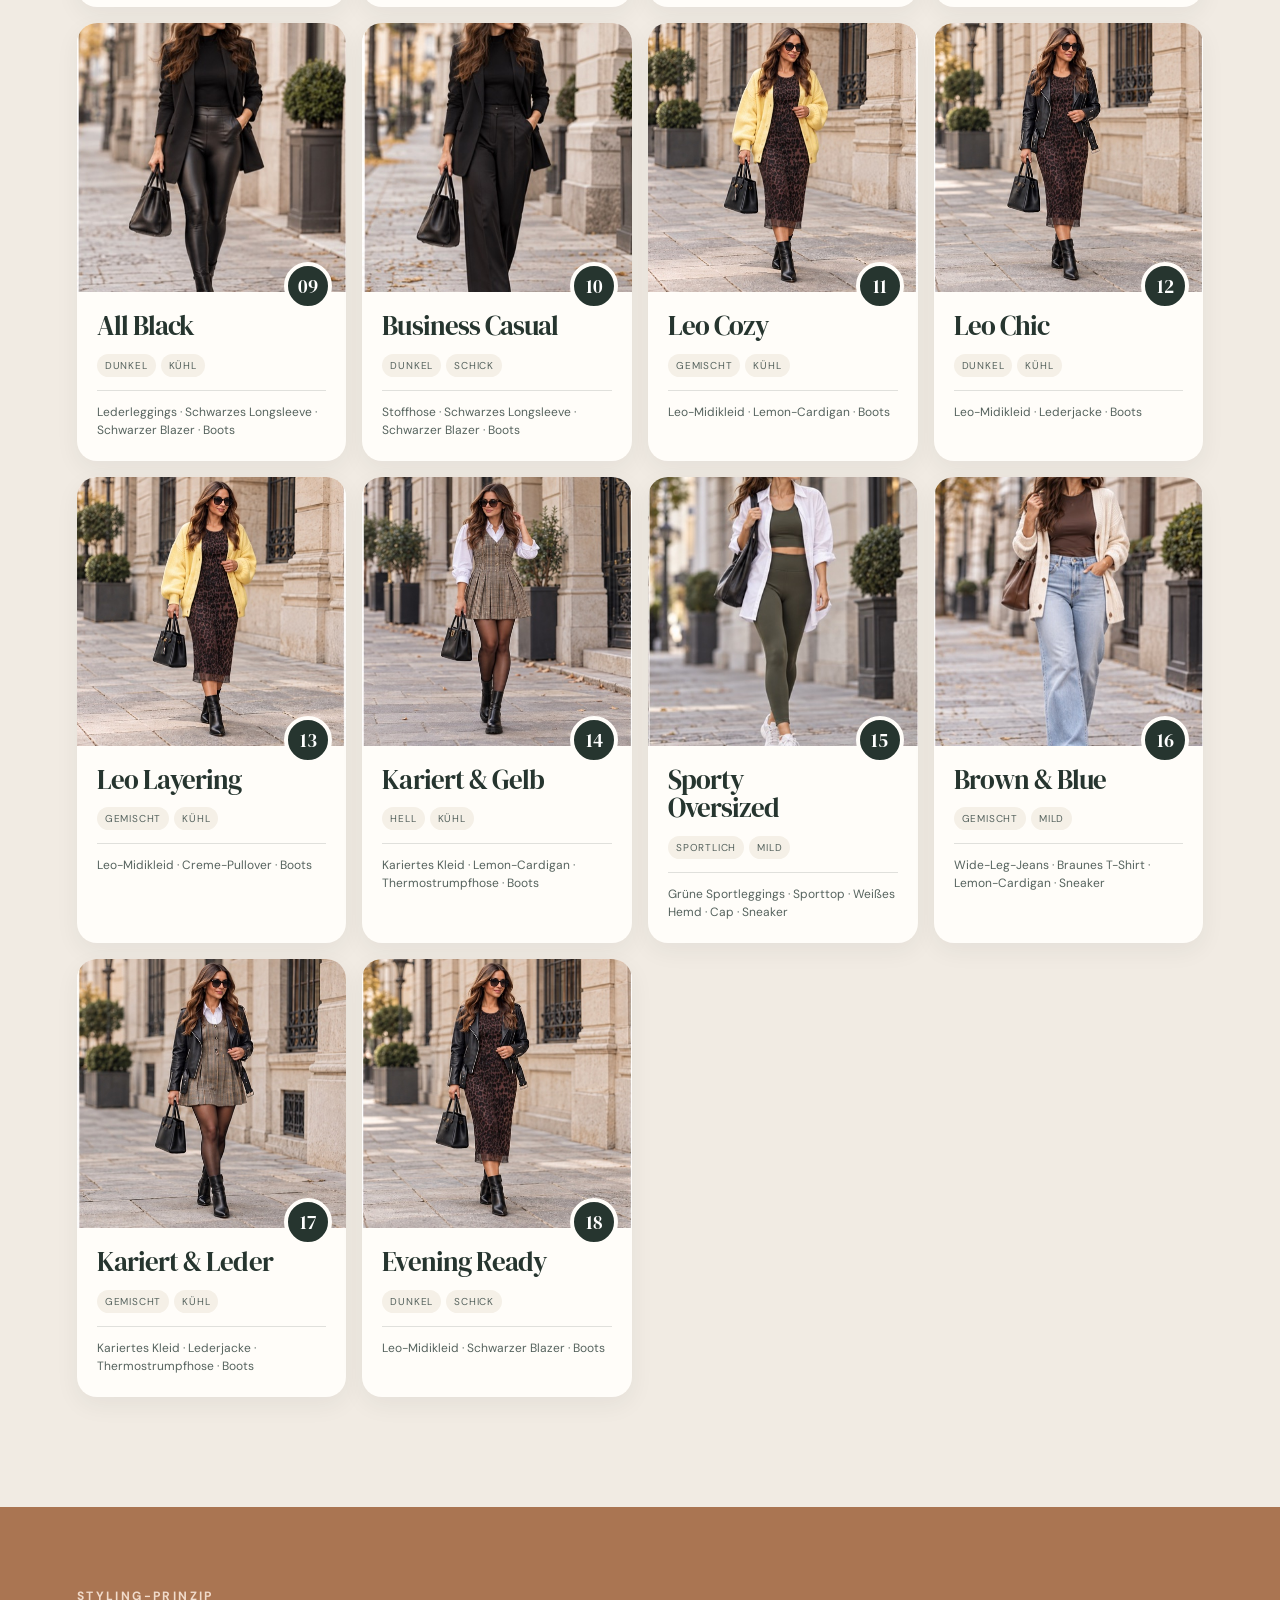
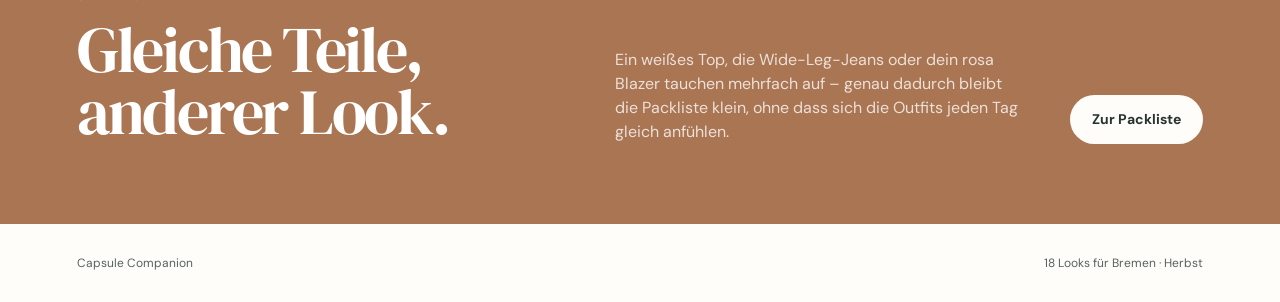
==== commit 008a3b9f: "Match leopard dress to reference" ====
--- a/inspo.html
+++ b/inspo.html
@@ -58,6 +58,6 @@
   </main>
 
   <footer><span>Capsule Companion</span><span>18 Looks für Bremen · Herbst</span></footer>
-  <script src="inspo.js?v=2"></script>
+  <script src="inspo.js?v=3"></script>
 </body>
 </html>
